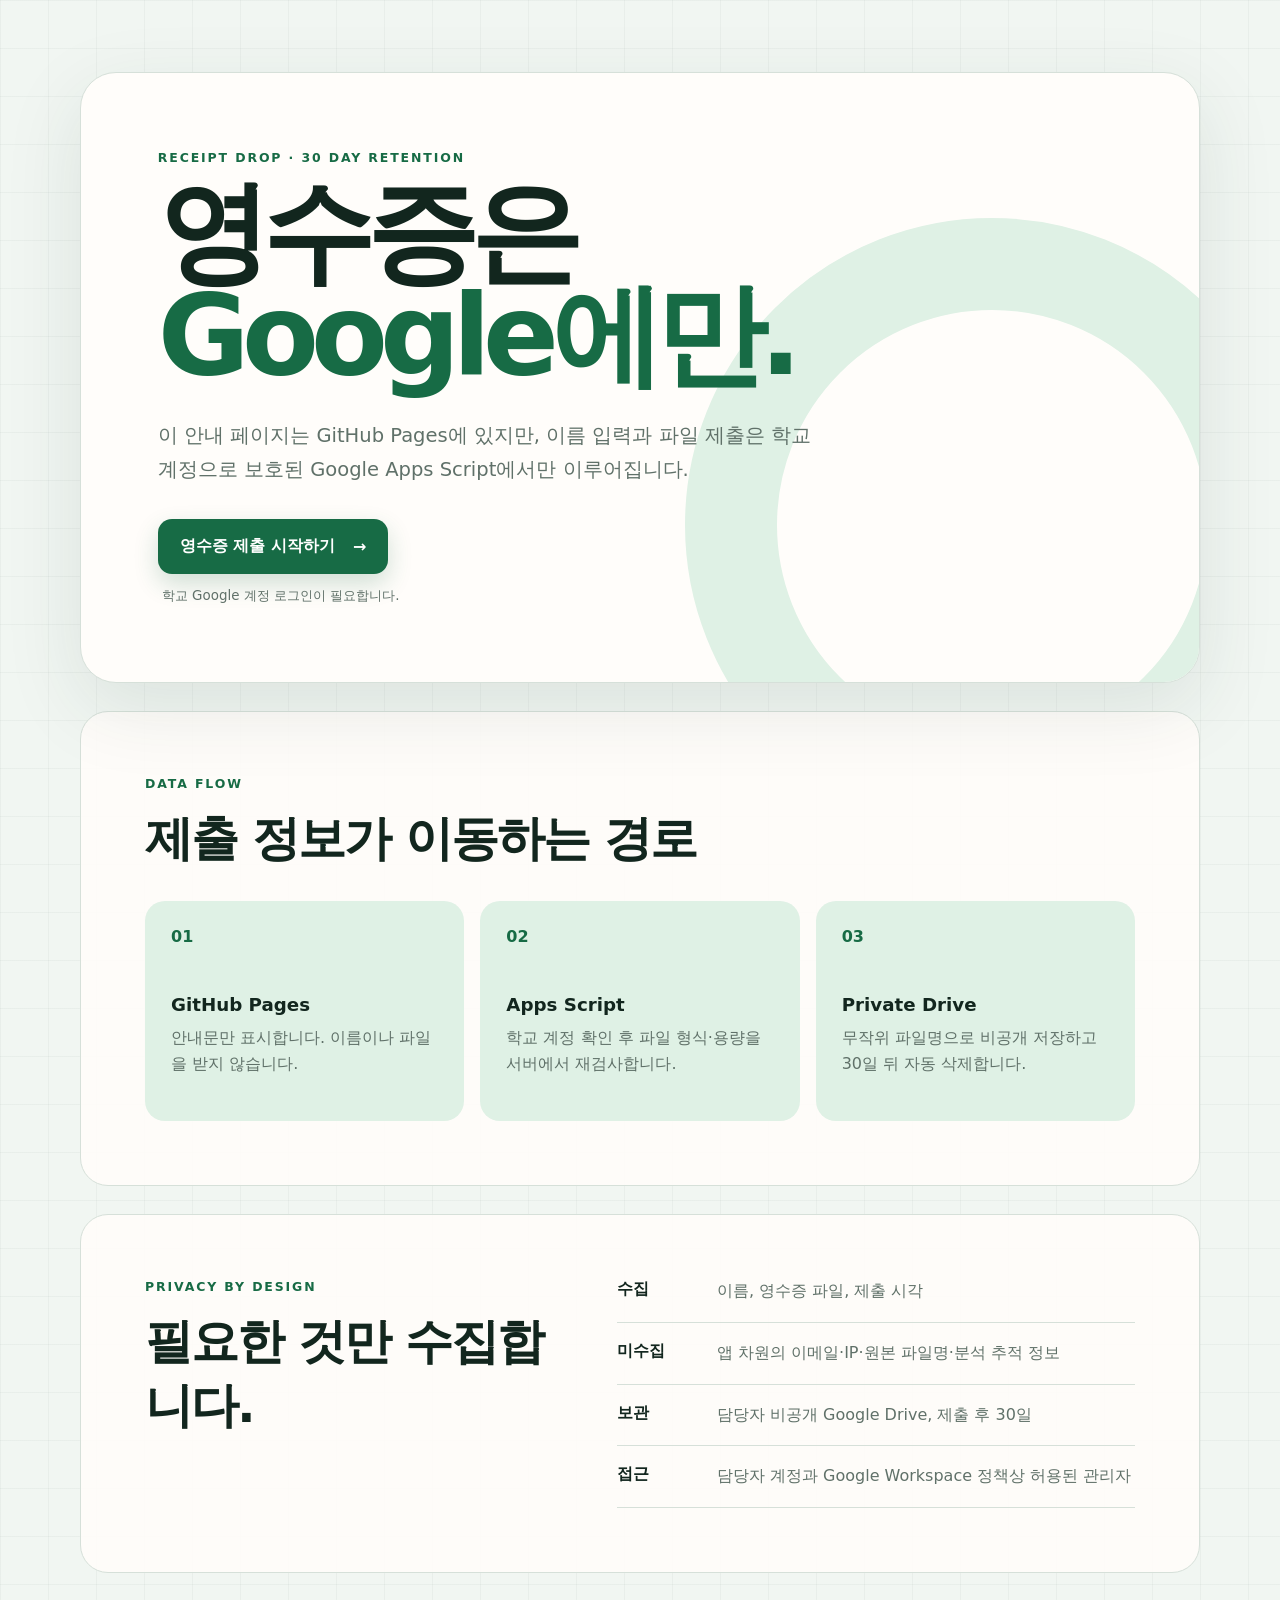
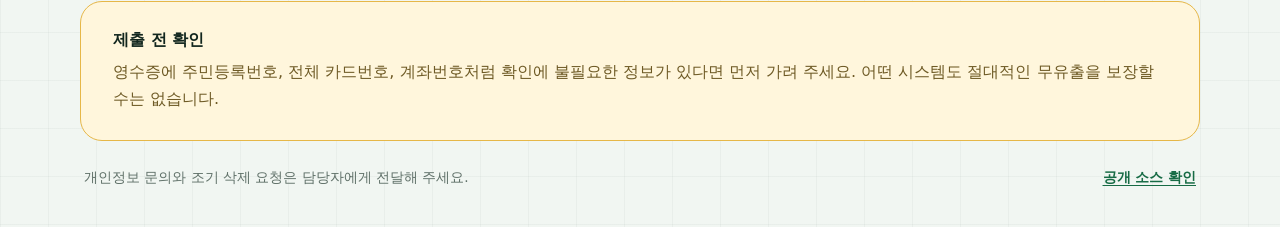
==== docs/index.html @ ca9af458 "feat: link private receipt form" ====
<!doctype html>
<html lang="ko">
  <head>
    <meta charset="utf-8">
    <meta name="viewport" content="width=device-width, initial-scale=1">
    <meta name="referrer" content="no-referrer">
    <meta http-equiv="Content-Security-Policy" content="default-src 'none'; style-src 'self'; img-src 'self'; font-src 'self'; base-uri 'none'; form-action 'none'; frame-ancestors 'none'; upgrade-insecure-requests">
    <title>영수증 제출함</title>
    <link rel="stylesheet" href="styles.css">
  </head>
  <body>
    <main>
      <header class="hero">
        <p class="eyebrow">RECEIPT DROP · 30 DAY RETENTION</p>
        <h1>영수증은<br><span>Google에만.</span></h1>
        <p class="lead">이 안내 페이지는 GitHub Pages에 있지만, 이름 입력과 파일 제출은 학교 계정으로 보호된 Google Apps Script에서만 이루어집니다.</p>
        <a class="primary" href="https://script.google.com/a/macros/junghwa.sen.ms.kr/s/AKfycbyC_qsLJScQGt4_yyDbNDVPpmgJq5qQEhKpr_cKYfQuMkSJ05WF6n7SNIKfpF9IJKpx/exec" rel="noreferrer">영수증 제출 시작하기 <span aria-hidden="true">→</span></a>
        <p class="account-note">학교 Google 계정 로그인이 필요합니다.</p>
      </header>

      <section class="flow" aria-labelledby="flow-title">
        <p class="section-label">DATA FLOW</p>
        <h2 id="flow-title">제출 정보가 이동하는 경로</h2>
        <ol>
          <li><strong>GitHub Pages</strong><span>안내문만 표시합니다. 이름이나 파일을 받지 않습니다.</span></li>
          <li><strong>Apps Script</strong><span>학교 계정 확인 후 파일 형식·용량을 서버에서 재검사합니다.</span></li>
          <li><strong>Private Drive</strong><span>무작위 파일명으로 비공개 저장하고 30일 뒤 자동 삭제합니다.</span></li>
        </ol>
      </section>

      <section class="privacy" aria-labelledby="privacy-title">
        <div>
          <p class="section-label">PRIVACY BY DESIGN</p>
          <h2 id="privacy-title">필요한 것만 수집합니다.</h2>
        </div>
        <dl>
          <div><dt>수집</dt><dd>이름, 영수증 파일, 제출 시각</dd></div>
          <div><dt>미수집</dt><dd>앱 차원의 이메일·IP·원본 파일명·분석 추적 정보</dd></div>
          <div><dt>보관</dt><dd>담당자 비공개 Google Drive, 제출 후 30일</dd></div>
          <div><dt>접근</dt><dd>담당자 계정과 Google Workspace 정책상 허용된 관리자</dd></div>
        </dl>
      </section>

      <aside class="warning">
        <strong>제출 전 확인</strong>
        <p>영수증에 주민등록번호, 전체 카드번호, 계좌번호처럼 확인에 불필요한 정보가 있다면 먼저 가려 주세요. 어떤 시스템도 절대적인 무유출을 보장할 수는 없습니다.</p>
      </aside>

      <footer>
        <span>개인정보 문의와 조기 삭제 요청은 담당자에게 전달해 주세요.</span>
        <a href="https://github.com/kdynt17/receipt-uploader" rel="noreferrer">공개 소스 확인</a>
      </footer>
    </main>
  </body>
</html>
---- docs/styles.css ----
:root {
  color-scheme: light;
  --ink: #12261e;
  --muted: #607169;
  --green: #176b45;
  --mint: #dff1e5;
  --paper: #fffdfa;
  --line: #d6e0d9;
  --yellow: #ffcf5b;
}

* { box-sizing: border-box; }
html { scroll-behavior: smooth; }
body {
  margin: 0;
  color: var(--ink);
  background:
    linear-gradient(90deg, rgba(18,38,30,.035) 1px, transparent 1px) 0 0 / 48px 48px,
    linear-gradient(rgba(18,38,30,.035) 1px, transparent 1px) 0 0 / 48px 48px,
    #f1f6f2;
  font-family: system-ui, -apple-system, BlinkMacSystemFont, "Segoe UI", sans-serif;
}

a:focus-visible { outline: 4px solid var(--yellow); outline-offset: 4px; }
main { width: min(1120px, calc(100% - 40px)); margin: 0 auto; padding: 72px 0 40px; }
.hero { min-height: 580px; display: grid; align-content: center; justify-items: start; padding: clamp(30px, 6vw, 78px); border: 1px solid var(--line); border-radius: 36px; background: var(--paper); box-shadow: 0 24px 80px rgba(27, 63, 45, .1); position: relative; overflow: hidden; }
.hero::after { content: ""; position: absolute; width: 430px; height: 430px; right: -100px; bottom: -150px; border: 92px solid var(--mint); border-radius: 50%; }
.eyebrow, .section-label { margin: 0 0 16px; color: var(--green); font-size: .78rem; font-weight: 850; letter-spacing: .15em; }
h1 { position: relative; z-index: 1; margin: 0; font-size: clamp(3.2rem, 9vw, 7rem); line-height: .92; letter-spacing: -.07em; }
h1 span { color: var(--green); }
.lead { position: relative; z-index: 1; max-width: 660px; margin: 32px 0; color: var(--muted); font-size: clamp(1rem, 2.3vw, 1.22rem); line-height: 1.75; }
.primary { position: relative; z-index: 1; display: inline-flex; gap: 18px; align-items: center; padding: 17px 22px; border-radius: 14px; background: var(--green); color: white; text-decoration: none; font-weight: 820; box-shadow: 0 10px 24px rgba(23, 107, 69, .2); }
.primary:hover { transform: translateY(-2px); }
.account-note { position: relative; z-index: 1; margin: 13px 4px 0; color: var(--muted); font-size: .84rem; }
.flow, .privacy { margin-top: 28px; padding: clamp(30px, 6vw, 64px); border: 1px solid var(--line); border-radius: 28px; background: rgba(255,253,250,.9); }
h2 { margin: 0 0 30px; font-size: clamp(1.8rem, 4vw, 3rem); letter-spacing: -.04em; }
.flow ol { margin: 0; padding: 0; display: grid; grid-template-columns: repeat(3, 1fr); gap: 16px; list-style: none; counter-reset: flow; }
.flow li { counter-increment: flow; min-height: 220px; padding: 26px; border-radius: 20px; background: var(--mint); }
.flow li::before { content: "0" counter(flow); display: block; margin-bottom: 48px; color: var(--green); font-weight: 850; }
.flow strong, .flow span { display: block; }
.flow strong { margin-bottom: 10px; font-size: 1.14rem; }
.flow span { color: var(--muted); line-height: 1.6; }
.privacy { display: grid; grid-template-columns: .9fr 1.1fr; gap: 48px; }
.privacy dl { margin: 0; }
.privacy dl div { display: grid; grid-template-columns: 84px 1fr; gap: 16px; padding: 18px 0; border-bottom: 1px solid var(--line); }
.privacy dl div:first-child { padding-top: 0; }
.privacy dt { font-weight: 850; }
.privacy dd { margin: 0; color: var(--muted); line-height: 1.55; }
.warning { margin-top: 28px; padding: 28px 32px; border: 1px solid #e6b748; border-radius: 22px; background: #fff6dc; }
.warning strong { display: block; margin-bottom: 8px; }
.warning p { margin: 0; color: #6e5a25; line-height: 1.65; }
footer { display: flex; justify-content: space-between; gap: 24px; padding: 28px 4px 0; color: var(--muted); font-size: .85rem; }
footer a { color: var(--green); font-weight: 750; text-underline-offset: 3px; }

@media (max-width: 760px) {
  main { width: min(100% - 24px, 1120px); padding-top: 24px; }
  .hero { min-height: 520px; border-radius: 24px; }
  .hero::after { opacity: .55; }
  .flow ol, .privacy { grid-template-columns: 1fr; }
  .flow li { min-height: auto; }
  .flow li::before { margin-bottom: 24px; }
  footer { flex-direction: column; }
}

@media (prefers-reduced-motion: reduce) {
  html { scroll-behavior: auto; }
  .primary:hover { transform: none; }
}
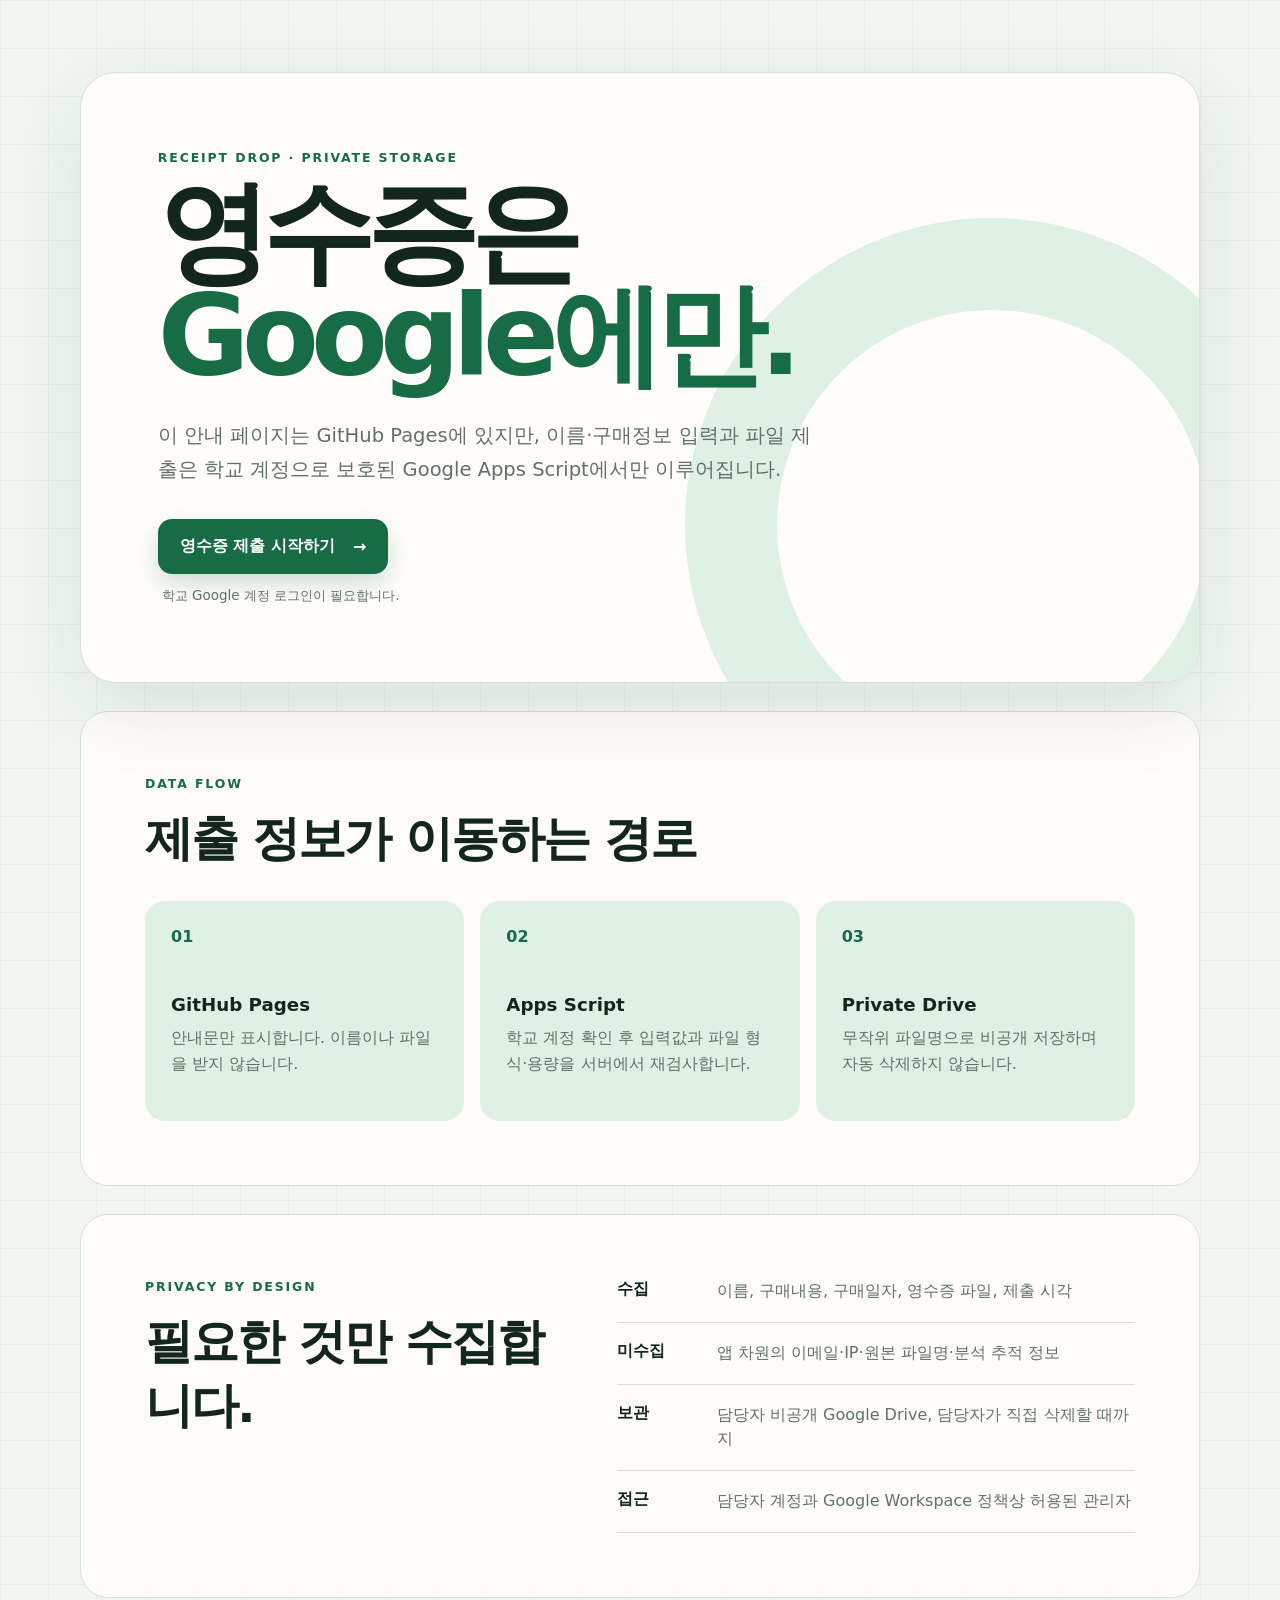
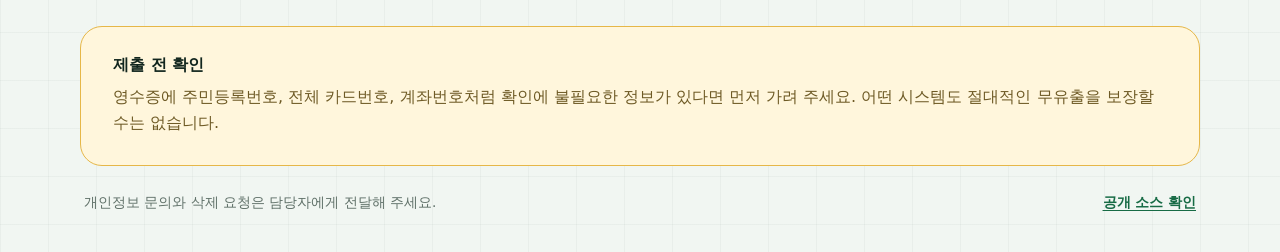
==== commit 19b24e24: "docs: update retention and collection notice" ====
--- a/docs/index.html
+++ b/docs/index.html
@@ -11,9 +11,9 @@
   <body>
     <main>
       <header class="hero">
-        <p class="eyebrow">RECEIPT DROP · 30 DAY RETENTION</p>
+        <p class="eyebrow">RECEIPT DROP · PRIVATE STORAGE</p>
         <h1>영수증은<br><span>Google에만.</span></h1>
-        <p class="lead">이 안내 페이지는 GitHub Pages에 있지만, 이름 입력과 파일 제출은 학교 계정으로 보호된 Google Apps Script에서만 이루어집니다.</p>
+        <p class="lead">이 안내 페이지는 GitHub Pages에 있지만, 이름·구매정보 입력과 파일 제출은 학교 계정으로 보호된 Google Apps Script에서만 이루어집니다.</p>
         <a class="primary" href="https://script.google.com/a/macros/junghwa.sen.ms.kr/s/AKfycbyC_qsLJScQGt4_yyDbNDVPpmgJq5qQEhKpr_cKYfQuMkSJ05WF6n7SNIKfpF9IJKpx/exec" rel="noreferrer">영수증 제출 시작하기 <span aria-hidden="true">→</span></a>
         <p class="account-note">학교 Google 계정 로그인이 필요합니다.</p>
       </header>
@@ -23,8 +23,8 @@
         <h2 id="flow-title">제출 정보가 이동하는 경로</h2>
         <ol>
           <li><strong>GitHub Pages</strong><span>안내문만 표시합니다. 이름이나 파일을 받지 않습니다.</span></li>
-          <li><strong>Apps Script</strong><span>학교 계정 확인 후 파일 형식·용량을 서버에서 재검사합니다.</span></li>
-          <li><strong>Private Drive</strong><span>무작위 파일명으로 비공개 저장하고 30일 뒤 자동 삭제합니다.</span></li>
+          <li><strong>Apps Script</strong><span>학교 계정 확인 후 입력값과 파일 형식·용량을 서버에서 재검사합니다.</span></li>
+          <li><strong>Private Drive</strong><span>무작위 파일명으로 비공개 저장하며 자동 삭제하지 않습니다.</span></li>
         </ol>
       </section>
 
@@ -34,9 +34,9 @@
           <h2 id="privacy-title">필요한 것만 수집합니다.</h2>
         </div>
         <dl>
-          <div><dt>수집</dt><dd>이름, 영수증 파일, 제출 시각</dd></div>
+          <div><dt>수집</dt><dd>이름, 구매내용, 구매일자, 영수증 파일, 제출 시각</dd></div>
           <div><dt>미수집</dt><dd>앱 차원의 이메일·IP·원본 파일명·분석 추적 정보</dd></div>
-          <div><dt>보관</dt><dd>담당자 비공개 Google Drive, 제출 후 30일</dd></div>
+          <div><dt>보관</dt><dd>담당자 비공개 Google Drive, 담당자가 직접 삭제할 때까지</dd></div>
           <div><dt>접근</dt><dd>담당자 계정과 Google Workspace 정책상 허용된 관리자</dd></div>
         </dl>
       </section>
@@ -47,10 +47,9 @@
       </aside>
 
       <footer>
-        <span>개인정보 문의와 조기 삭제 요청은 담당자에게 전달해 주세요.</span>
+        <span>개인정보 문의와 삭제 요청은 담당자에게 전달해 주세요.</span>
         <a href="https://github.com/kdynt17/receipt-uploader" rel="noreferrer">공개 소스 확인</a>
       </footer>
     </main>
   </body>
 </html>
-
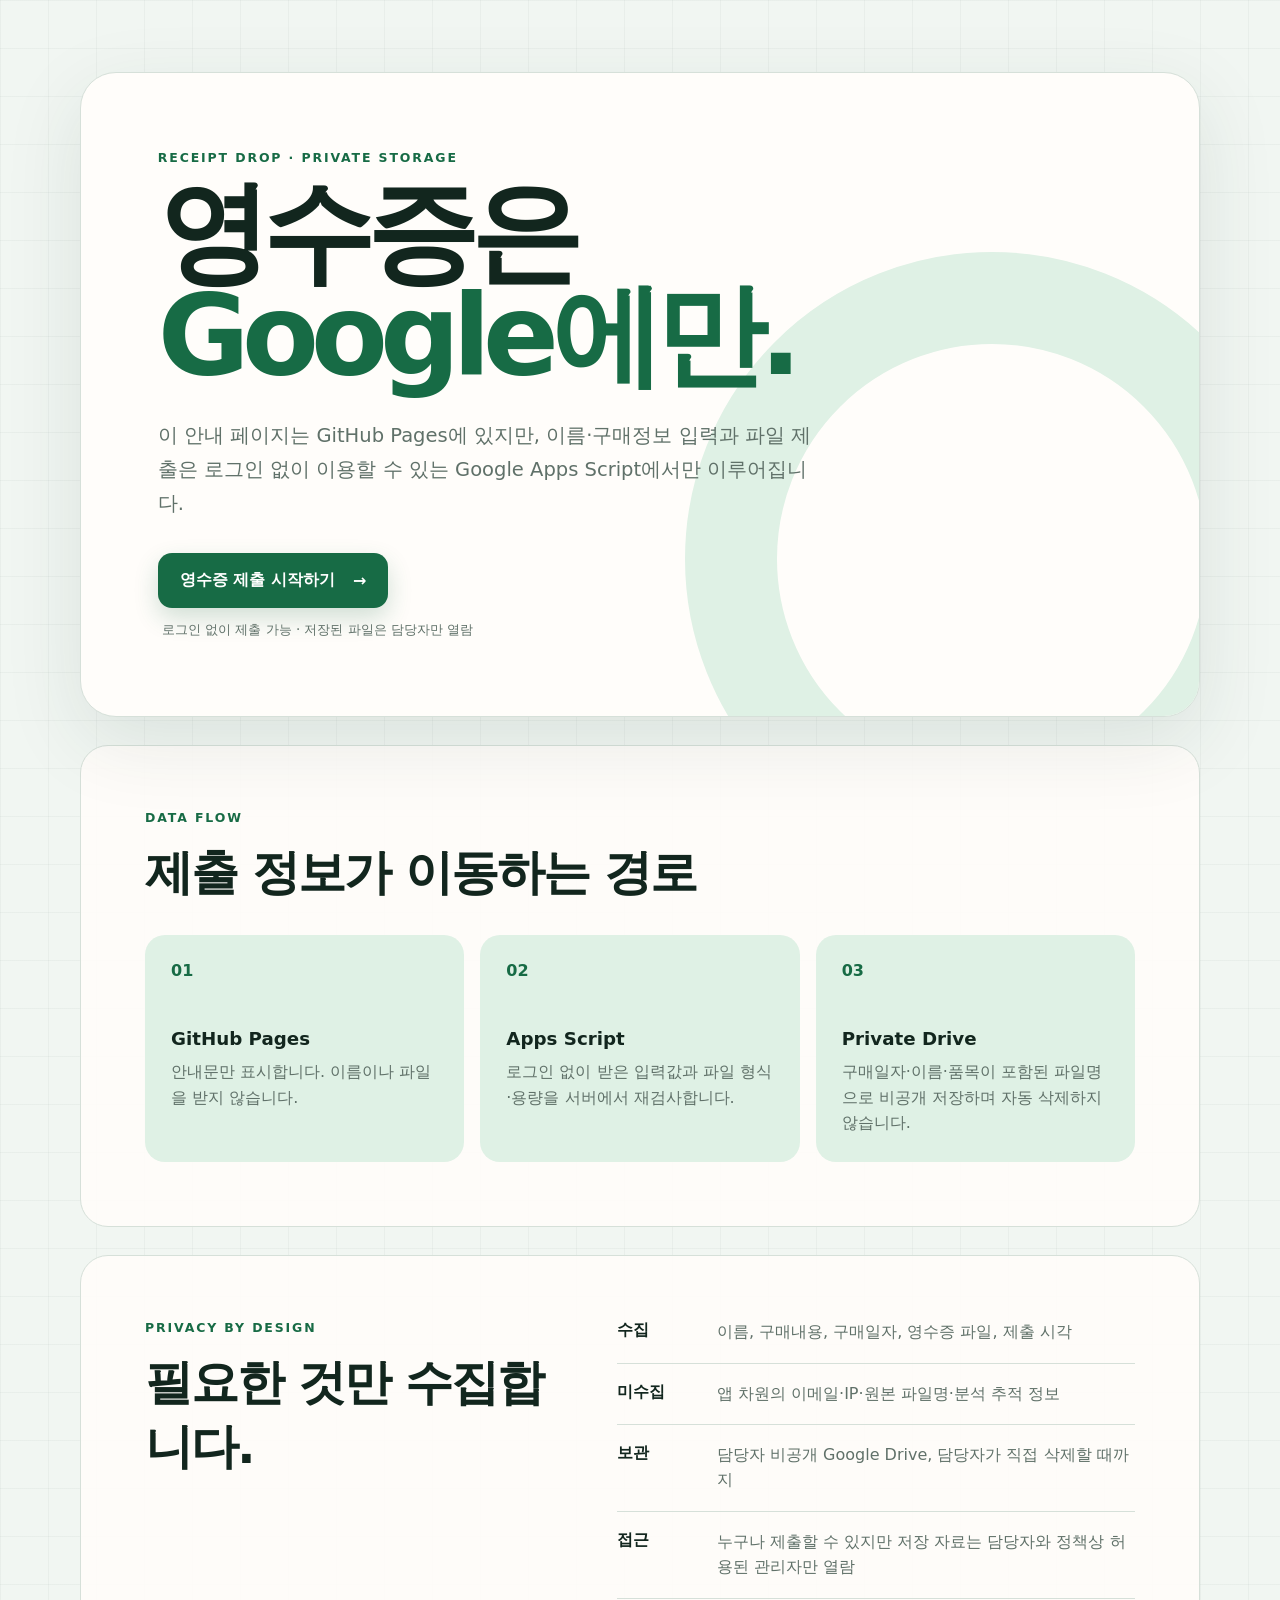
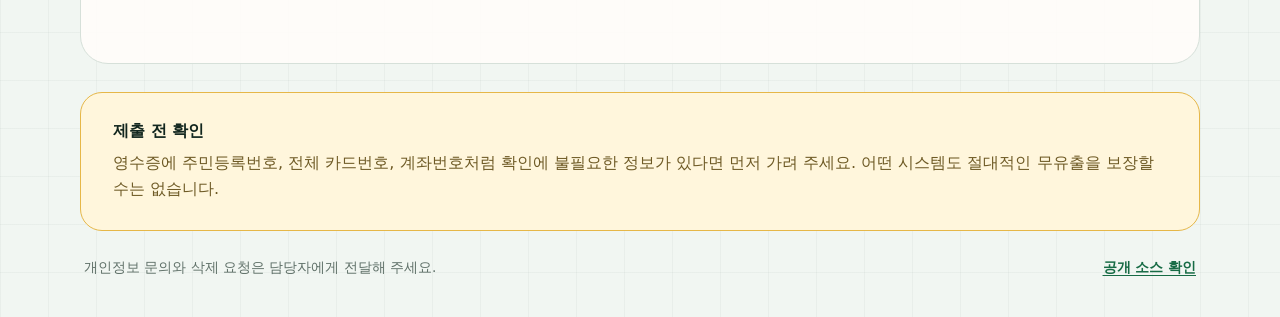
==== commit 0b5eb183: "docs: link anonymous receipt form" ====
--- a/docs/index.html
+++ b/docs/index.html
@@ -13,9 +13,9 @@
       <header class="hero">
         <p class="eyebrow">RECEIPT DROP · PRIVATE STORAGE</p>
         <h1>영수증은<br><span>Google에만.</span></h1>
-        <p class="lead">이 안내 페이지는 GitHub Pages에 있지만, 이름·구매정보 입력과 파일 제출은 학교 계정으로 보호된 Google Apps Script에서만 이루어집니다.</p>
-        <a class="primary" href="https://script.google.com/a/macros/junghwa.sen.ms.kr/s/AKfycbyC_qsLJScQGt4_yyDbNDVPpmgJq5qQEhKpr_cKYfQuMkSJ05WF6n7SNIKfpF9IJKpx/exec" rel="noreferrer">영수증 제출 시작하기 <span aria-hidden="true">→</span></a>
-        <p class="account-note">학교 Google 계정 로그인이 필요합니다.</p>
+        <p class="lead">이 안내 페이지는 GitHub Pages에 있지만, 이름·구매정보 입력과 파일 제출은 로그인 없이 이용할 수 있는 Google Apps Script에서만 이루어집니다.</p>
+        <a class="primary" href="https://script.google.com/macros/s/AKfycbyC_qsLJScQGt4_yyDbNDVPpmgJq5qQEhKpr_cKYfQuMkSJ05WF6n7SNIKfpF9IJKpx/exec" rel="noreferrer">영수증 제출 시작하기 <span aria-hidden="true">→</span></a>
+        <p class="account-note">로그인 없이 제출 가능 · 저장된 파일은 담당자만 열람</p>
       </header>
 
       <section class="flow" aria-labelledby="flow-title">
@@ -23,8 +23,8 @@
         <h2 id="flow-title">제출 정보가 이동하는 경로</h2>
         <ol>
           <li><strong>GitHub Pages</strong><span>안내문만 표시합니다. 이름이나 파일을 받지 않습니다.</span></li>
-          <li><strong>Apps Script</strong><span>학교 계정 확인 후 입력값과 파일 형식·용량을 서버에서 재검사합니다.</span></li>
-          <li><strong>Private Drive</strong><span>무작위 파일명으로 비공개 저장하며 자동 삭제하지 않습니다.</span></li>
+          <li><strong>Apps Script</strong><span>로그인 없이 받은 입력값과 파일 형식·용량을 서버에서 재검사합니다.</span></li>
+          <li><strong>Private Drive</strong><span>구매일자·이름·품목이 포함된 파일명으로 비공개 저장하며 자동 삭제하지 않습니다.</span></li>
         </ol>
       </section>
 
@@ -37,7 +37,7 @@
           <div><dt>수집</dt><dd>이름, 구매내용, 구매일자, 영수증 파일, 제출 시각</dd></div>
           <div><dt>미수집</dt><dd>앱 차원의 이메일·IP·원본 파일명·분석 추적 정보</dd></div>
           <div><dt>보관</dt><dd>담당자 비공개 Google Drive, 담당자가 직접 삭제할 때까지</dd></div>
-          <div><dt>접근</dt><dd>담당자 계정과 Google Workspace 정책상 허용된 관리자</dd></div>
+          <div><dt>접근</dt><dd>누구나 제출할 수 있지만 저장 자료는 담당자와 정책상 허용된 관리자만 열람</dd></div>
         </dl>
       </section>
 
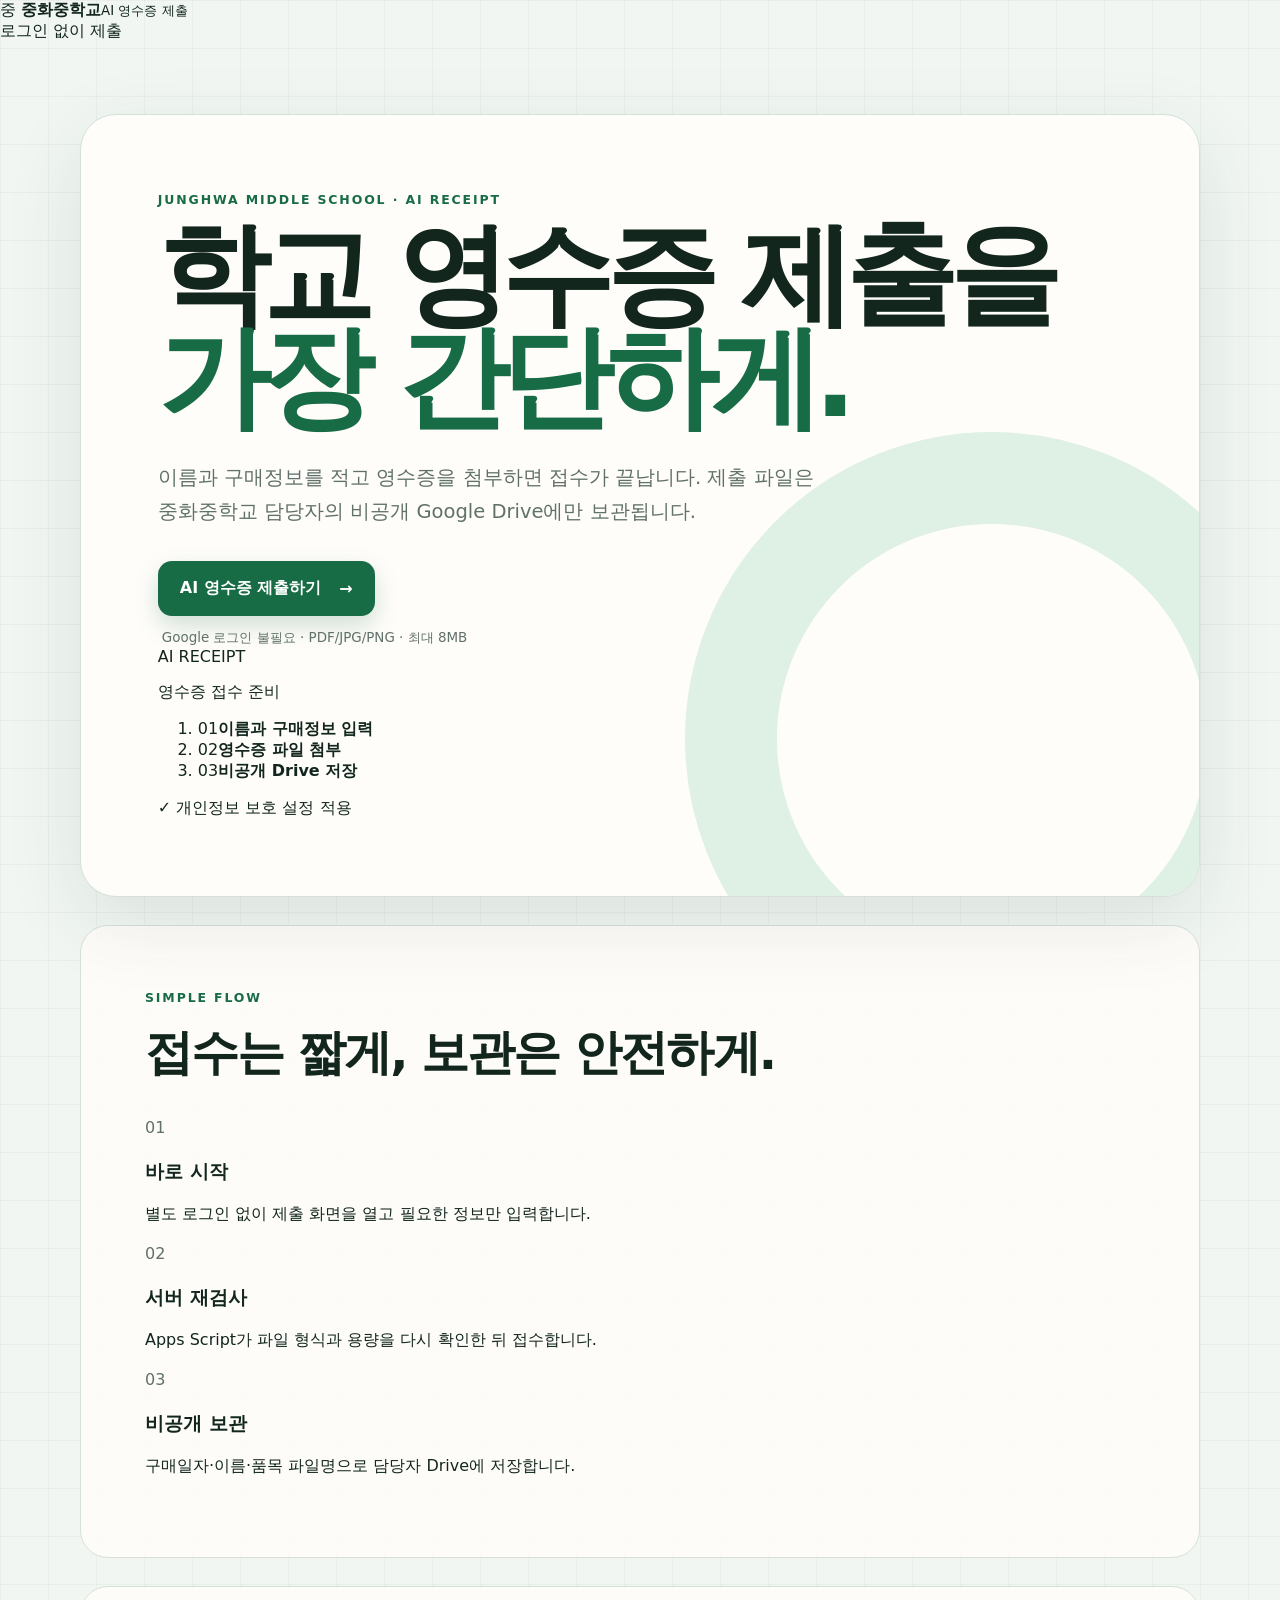
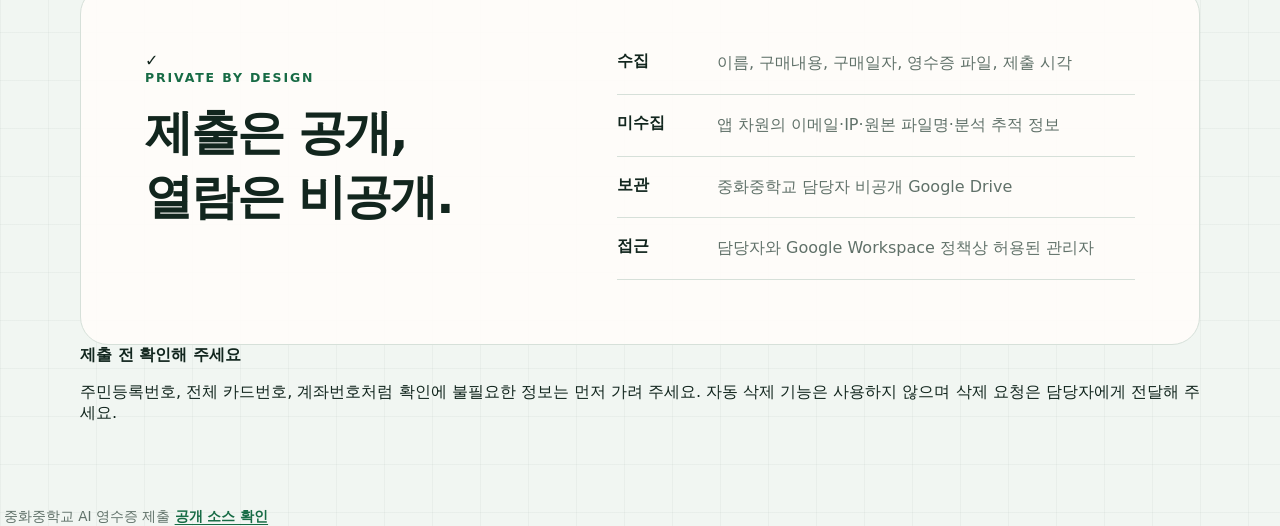
==== commit bb7f5320: "Apply Junghwa Middle School AI receipt branding" ====
--- a/docs/index.html
+++ b/docs/index.html
@@ -5,51 +5,97 @@
     <meta name="viewport" content="width=device-width, initial-scale=1">
     <meta name="referrer" content="no-referrer">
     <meta http-equiv="Content-Security-Policy" content="default-src 'none'; style-src 'self'; img-src 'self'; font-src 'self'; base-uri 'none'; form-action 'none'; frame-ancestors 'none'; upgrade-insecure-requests">
-    <title>영수증 제출함</title>
+    <title>중화중학교 AI 영수증 제출</title>
     <link rel="stylesheet" href="styles.css">
   </head>
   <body>
+    <header class="site-header">
+      <nav class="topbar" aria-label="서비스 정보">
+        <div class="brand">
+          <span class="brand-mark" aria-hidden="true">중</span>
+          <span class="brand-copy"><strong>중화중학교</strong><small>AI 영수증 제출</small></span>
+        </div>
+        <span class="access-badge">로그인 없이 제출</span>
+      </nav>
+    </header>
+
     <main>
-      <header class="hero">
-        <p class="eyebrow">RECEIPT DROP · PRIVATE STORAGE</p>
-        <h1>영수증은<br><span>Google에만.</span></h1>
-        <p class="lead">이 안내 페이지는 GitHub Pages에 있지만, 이름·구매정보 입력과 파일 제출은 로그인 없이 이용할 수 있는 Google Apps Script에서만 이루어집니다.</p>
-        <a class="primary" href="https://script.google.com/macros/s/AKfycbyC_qsLJScQGt4_yyDbNDVPpmgJq5qQEhKpr_cKYfQuMkSJ05WF6n7SNIKfpF9IJKpx/exec" rel="noreferrer">영수증 제출 시작하기 <span aria-hidden="true">→</span></a>
-        <p class="account-note">로그인 없이 제출 가능 · 저장된 파일은 담당자만 열람</p>
-      </header>
+      <section class="hero" aria-labelledby="hero-title">
+        <div class="hero-copy">
+          <p class="eyebrow">JUNGHWA MIDDLE SCHOOL · AI RECEIPT</p>
+          <h1 id="hero-title">학교 영수증 제출을<br><span>가장 간단하게.</span></h1>
+          <p class="lead">이름과 구매정보를 적고 영수증을 첨부하면 접수가 끝납니다. 제출 파일은 중화중학교 담당자의 비공개 Google Drive에만 보관됩니다.</p>
+          <a class="primary" href="https://script.google.com/macros/s/AKfycbyC_qsLJScQGt4_yyDbNDVPpmgJq5qQEhKpr_cKYfQuMkSJ05WF6n7SNIKfpF9IJKpx/exec" rel="noreferrer">
+            AI 영수증 제출하기 <span aria-hidden="true">→</span>
+          </a>
+          <p class="account-note">Google 로그인 불필요 · PDF/JPG/PNG · 최대 8MB</p>
+        </div>
+
+        <div class="receipt-card" aria-label="제출 과정 요약">
+          <div class="receipt-head">
+            <span class="ai-mark">AI</span>
+            <span>RECEIPT</span>
+          </div>
+          <p class="receipt-title">영수증 접수 준비</p>
+          <ol>
+            <li><span>01</span><strong>이름과 구매정보 입력</strong></li>
+            <li><span>02</span><strong>영수증 파일 첨부</strong></li>
+            <li><span>03</span><strong>비공개 Drive 저장</strong></li>
+          </ol>
+          <div class="receipt-status"><span aria-hidden="true">✓</span> 개인정보 보호 설정 적용</div>
+        </div>
+      </section>
 
       <section class="flow" aria-labelledby="flow-title">
-        <p class="section-label">DATA FLOW</p>
-        <h2 id="flow-title">제출 정보가 이동하는 경로</h2>
-        <ol>
-          <li><strong>GitHub Pages</strong><span>안내문만 표시합니다. 이름이나 파일을 받지 않습니다.</span></li>
-          <li><strong>Apps Script</strong><span>로그인 없이 받은 입력값과 파일 형식·용량을 서버에서 재검사합니다.</span></li>
-          <li><strong>Private Drive</strong><span>구매일자·이름·품목이 포함된 파일명으로 비공개 저장하며 자동 삭제하지 않습니다.</span></li>
-        </ol>
+        <p class="section-label">SIMPLE FLOW</p>
+        <h2 id="flow-title">접수는 짧게, 보관은 안전하게.</h2>
+        <div class="feature-grid">
+          <article>
+            <span class="feature-number">01</span>
+            <h3>바로 시작</h3>
+            <p>별도 로그인 없이 제출 화면을 열고 필요한 정보만 입력합니다.</p>
+          </article>
+          <article>
+            <span class="feature-number">02</span>
+            <h3>서버 재검사</h3>
+            <p>Apps Script가 파일 형식과 용량을 다시 확인한 뒤 접수합니다.</p>
+          </article>
+          <article>
+            <span class="feature-number">03</span>
+            <h3>비공개 보관</h3>
+            <p>구매일자·이름·품목 파일명으로 담당자 Drive에 저장합니다.</p>
+          </article>
+        </div>
       </section>
 
       <section class="privacy" aria-labelledby="privacy-title">
-        <div>
-          <p class="section-label">PRIVACY BY DESIGN</p>
-          <h2 id="privacy-title">필요한 것만 수집합니다.</h2>
+        <div class="privacy-heading">
+          <span class="privacy-icon" aria-hidden="true">✓</span>
+          <div>
+            <p class="section-label">PRIVATE BY DESIGN</p>
+            <h2 id="privacy-title">제출은 공개,<br>열람은 비공개.</h2>
+          </div>
         </div>
         <dl>
           <div><dt>수집</dt><dd>이름, 구매내용, 구매일자, 영수증 파일, 제출 시각</dd></div>
           <div><dt>미수집</dt><dd>앱 차원의 이메일·IP·원본 파일명·분석 추적 정보</dd></div>
-          <div><dt>보관</dt><dd>담당자 비공개 Google Drive, 담당자가 직접 삭제할 때까지</dd></div>
-          <div><dt>접근</dt><dd>누구나 제출할 수 있지만 저장 자료는 담당자와 정책상 허용된 관리자만 열람</dd></div>
+          <div><dt>보관</dt><dd>중화중학교 담당자 비공개 Google Drive</dd></div>
+          <div><dt>접근</dt><dd>담당자와 Google Workspace 정책상 허용된 관리자</dd></div>
         </dl>
       </section>
 
-      <aside class="warning">
-        <strong>제출 전 확인</strong>
-        <p>영수증에 주민등록번호, 전체 카드번호, 계좌번호처럼 확인에 불필요한 정보가 있다면 먼저 가려 주세요. 어떤 시스템도 절대적인 무유출을 보장할 수는 없습니다.</p>
+      <aside class="notice">
+        <strong>제출 전 확인해 주세요</strong>
+        <p>주민등록번호, 전체 카드번호, 계좌번호처럼 확인에 불필요한 정보는 먼저 가려 주세요. 자동 삭제 기능은 사용하지 않으며 삭제 요청은 담당자에게 전달해 주세요.</p>
       </aside>
+    </main>
 
-      <footer>
-        <span>개인정보 문의와 삭제 요청은 담당자에게 전달해 주세요.</span>
+    <footer>
+      <div class="footer-inner">
+        <span>중화중학교 AI 영수증 제출</span>
         <a href="https://github.com/kdynt17/receipt-uploader" rel="noreferrer">공개 소스 확인</a>
-      </footer>
-    </main>
+      </div>
+    </footer>
   </body>
 </html>
+
